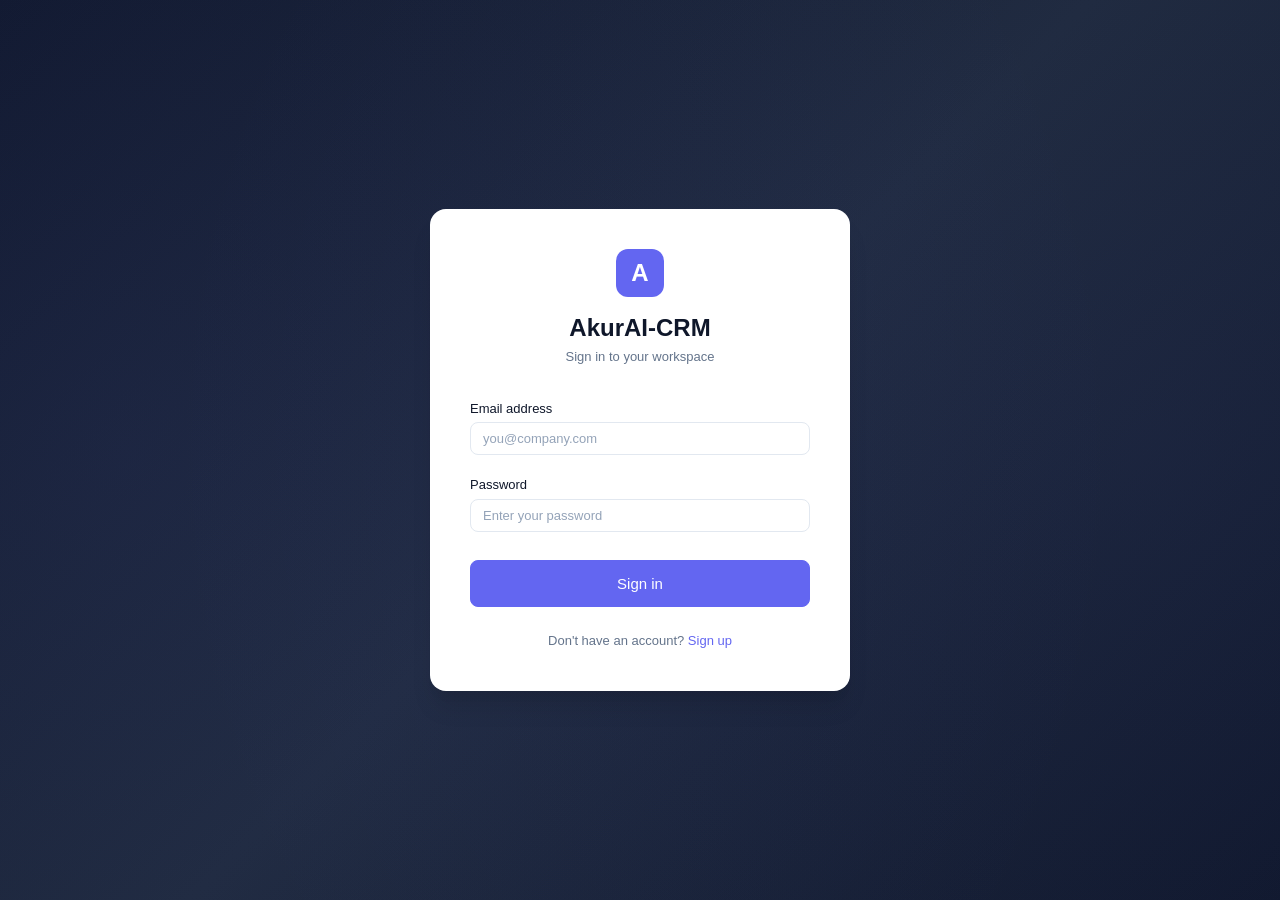
==== site/frontend/index.html @ d7881502 "feat: initial AkurAI-CRM implementation - Core data model: Person, Company, Opportunity, Task, Note " ====
<!DOCTYPE html>
<html lang="en">
<head>
  <meta charset="UTF-8">
  <meta name="viewport" content="width=device-width, initial-scale=1.0">
  <title>Sign in — AkurAI-CRM</title>
  <link rel="stylesheet" href="styles.css">
</head>
<body>
  <div class="login-page">
    <div class="login-card slide-up">
      <div class="login-brand">
        <div class="brand-icon">A</div>
        <h1>AkurAI-CRM</h1>
        <p>Sign in to your workspace</p>
      </div>

      <div class="login-error" id="login-error"></div>

      <form id="login-form" onsubmit="return false;">
        <div class="form-group">
          <label class="form-label" for="email">Email address</label>
          <input class="form-input" type="email" id="email" placeholder="you@company.com" required autocomplete="email">
        </div>
        <div class="form-group">
          <label class="form-label" for="password">Password</label>
          <input class="form-input" type="password" id="password" placeholder="Enter your password" required autocomplete="current-password">
        </div>
        <button class="btn btn-primary btn-lg" type="submit" style="width:100%;justify-content:center;margin-top:var(--space-2);" id="signin-btn">
          Sign in
        </button>
      </form>

      <div class="login-footer">
        Don't have an account? <a href="/signup.html">Sign up</a>
      </div>
    </div>
  </div>

  <div class="toast-container" id="toast-container"></div>

  <script type="module">
    import { showToast } from './app.js';

    document.getElementById('login-form').addEventListener('submit', async (e) => {
      e.preventDefault();
      const btn = document.getElementById('signin-btn');
      const email = document.getElementById('email').value;
      const password = document.getElementById('password').value;
      const errorEl = document.getElementById('login-error');

      btn.disabled = true;
      btn.textContent = 'Signing in...';

      errorEl.style.display = 'none';

      try {
        const res = await fetch('/api/auth/login', {
          method: 'POST',
          headers: { 'Content-Type': 'application/json' },
          body: JSON.stringify({ email, password }),
        });
        if (!res.ok) {
          const data = await res.json().catch(() => ({}));
          throw new Error(data.message || 'Invalid email or password');
        }
        window.location.href = '/dashboard.html';
      } catch (err) {
        errorEl.textContent = err.message;
        errorEl.style.display = 'block';
        showToast(err.message, 'error');
        btn.disabled = false;
        btn.textContent = 'Sign in';
      }
    });
  </script>
</body>
</html>
---- site/frontend/styles.css ----
/* ============================================================
   AkurAI-CRM Design System — Native ESM, No Build
   ============================================================ */

/* ----- Design Tokens ----- */
:root {
  --color-sidebar-bg: #0f172a;
  --color-sidebar-hover: #1e293b;
  --color-sidebar-active: #312e81;
  --color-sidebar-text: #94a3b8;
  --color-sidebar-text-active: #f1f5f9;
  --color-sidebar-brand: #818cf8;

  --color-bg: #f8fafc;
  --color-surface: #ffffff;
  --color-surface-hover: #f1f5f9;
  --color-border: #e2e8f0;
  --color-border-light: #f1f5f9;

  --color-primary: #6366f1;
  --color-primary-hover: #4f46e5;
  --color-primary-light: #eef2ff;
  --color-primary-subtle: rgba(99, 102, 241, 0.08);

  --color-success: #22c55e;
  --color-success-light: #dcfce7;
  --color-warning: #f59e0b;
  --color-warning-light: #fef3c7;
  --color-danger: #ef4444;
  --color-danger-light: #fee2e2;
  --color-info: #3b82f6;
  --color-info-light: #dbeafe;

  --color-text: #0f172a;
  --color-text-secondary: #64748b;
  --color-text-tertiary: #94a3b8;
  --color-text-inverse: #ffffff;

  --font-sans: -apple-system, BlinkMacSystemFont, 'Segoe UI', 'Inter', Roboto, Oxygen, Ubuntu, Cantarell, sans-serif;
  --font-mono: 'SF Mono', 'Fira Code', 'JetBrains Mono', Menlo, monospace;

  --text-xs: 0.75rem;
  --text-sm: 0.813rem;
  --text-base: 0.938rem;
  --text-lg: 1.125rem;
  --text-xl: 1.25rem;
  --text-2xl: 1.5rem;
  --text-3xl: 1.875rem;

  --leading-tight: 1.25;
  --leading-normal: 1.5;
  --leading-relaxed: 1.625;

  --weight-normal: 400;
  --weight-medium: 500;
  --weight-semibold: 600;
  --weight-bold: 700;

  --space-1: 0.25rem;
  --space-2: 0.5rem;
  --space-3: 0.75rem;
  --space-4: 1rem;
  --space-5: 1.25rem;
  --space-6: 1.5rem;
  --space-8: 2rem;
  --space-10: 2.5rem;
  --space-12: 3rem;
  --space-16: 4rem;

  --radius-sm: 6px;
  --radius-md: 8px;
  --radius-lg: 12px;
  --radius-xl: 16px;
  --radius-full: 9999px;

  --shadow-xs: 0 1px 2px rgba(0, 0, 0, 0.03);
  --shadow-sm: 0 1px 3px rgba(0, 0, 0, 0.06), 0 1px 2px rgba(0, 0, 0, 0.04);
  --shadow-md: 0 4px 6px -1px rgba(0, 0, 0, 0.07), 0 2px 4px -1px rgba(0, 0, 0, 0.04);
  --shadow-lg: 0 10px 15px -3px rgba(0, 0, 0, 0.08), 0 4px 6px -2px rgba(0, 0, 0, 0.04);
  --shadow-xl: 0 20px 25px -5px rgba(0, 0, 0, 0.1), 0 10px 10px -5px rgba(0, 0, 0, 0.04);

  --sidebar-width: 260px;
  --topbar-height: 64px;
  --transition-fast: 150ms ease;
  --transition-base: 200ms ease;
  --transition-slow: 300ms ease;
}

/* ----- Reset & Base ----- */
*, *::before, *::after { box-sizing: border-box; margin: 0; padding: 0; }
html { font-size: 16px; -webkit-font-smoothing: antialiased; -moz-osx-font-smoothing: grayscale; }
body { font-family: var(--font-sans); font-size: var(--text-base); line-height: var(--leading-normal); color: var(--color-text); background: var(--color-bg); }
a { color: var(--color-primary); text-decoration: none; transition: color var(--transition-fast); }
a:hover { color: var(--color-primary-hover); }
img { max-width: 100%; height: auto; display: block; }
button { font-family: inherit; cursor: pointer; }
input, textarea, select { font-family: inherit; }
ul, ol { list-style: none; }
h1, h2, h3, h4, h5, h6 { font-weight: var(--weight-semibold); line-height: var(--leading-tight); color: var(--color-text); }

/* ----- Layout Shell ----- */
.app-shell { display: flex; min-height: 100vh; }
.main-area { flex: 1; display: flex; flex-direction: column; min-width: 0; margin-left: var(--sidebar-width); }
.main-content { flex: 1; padding: var(--space-8); overflow-y: auto; }

/* ----- Sidebar ----- */
.sidebar { position: fixed; top: 0; left: 0; width: var(--sidebar-width); height: 100vh; background: var(--color-sidebar-bg); display: flex; flex-direction: column; z-index: 50; overflow-y: auto; }
.sidebar-brand { display: flex; align-items: center; gap: var(--space-3); padding: var(--space-6); border-bottom: 1px solid rgba(255,255,255,0.06); }
.sidebar-brand-icon { width: 32px; height: 32px; background: var(--color-primary); border-radius: var(--radius-md); display: flex; align-items: center; justify-content: center; color: #fff; font-weight: var(--weight-bold); font-size: var(--text-lg); flex-shrink: 0; }
.sidebar-brand-text { font-size: var(--text-lg); font-weight: var(--weight-bold); color: var(--color-sidebar-text-active); letter-spacing: -0.02em; }
.sidebar-brand-text span { color: var(--color-sidebar-brand); }

.sidebar-nav { flex: 1; padding: var(--space-3) var(--space-3); display: flex; flex-direction: column; gap: var(--space-1); }
.sidebar-section { padding: var(--space-4) var(--space-4) var(--space-2); font-size: var(--text-xs); font-weight: var(--weight-semibold); text-transform: uppercase; letter-spacing: 0.08em; color: var(--color-sidebar-text); opacity: 0.6; }

.nav-link { display: flex; align-items: center; gap: var(--space-3); padding: var(--space-2) var(--space-4); border-radius: var(--radius-md); color: var(--color-sidebar-text); font-size: var(--text-sm); font-weight: var(--weight-medium); transition: all var(--transition-fast); text-decoration: none; }
.nav-link:hover { background: var(--color-sidebar-hover); color: var(--color-sidebar-text-active); }
.nav-link.active { background: var(--color-sidebar-active); color: var(--color-sidebar-text-active); }
.nav-link svg { width: 20px; height: 20px; flex-shrink: 0; opacity: 0.7; }
.nav-link.active svg { opacity: 1; }
.nav-link .badge { margin-left: auto; }

.sidebar-footer { padding: var(--space-4); border-top: 1px solid rgba(255,255,255,0.06); }

/* ----- Top Bar / Header ----- */
.topbar { height: var(--topbar-height); display: flex; align-items: center; padding: 0 var(--space-8); border-bottom: 1px solid var(--color-border); background: var(--color-surface); gap: var(--space-4); flex-shrink: 0; }
.topbar-title { font-size: var(--text-xl); font-weight: var(--weight-semibold); color: var(--color-text); }
.topbar-spacer { flex: 1; }

.search-bar { position: relative; width: 320px; }
.search-bar svg { position: absolute; left: var(--space-3); top: 50%; transform: translateY(-50%); width: 18px; height: 18px; color: var(--color-text-tertiary); pointer-events: none; }
.search-bar input { width: 100%; padding: var(--space-2) var(--space-4) var(--space-2) var(--space-10); border: 1px solid var(--color-border); border-radius: var(--radius-md); font-size: var(--text-sm); color: var(--color-text); background: var(--color-bg); transition: all var(--transition-fast); outline: none; }
.search-bar input:focus { border-color: var(--color-primary); background: var(--color-surface); box-shadow: 0 0 0 3px var(--color-primary-subtle); }
.search-bar input::placeholder { color: var(--color-text-tertiary); }

.topbar-actions { display: flex; align-items: center; gap: var(--space-3); }

.icon-btn { width: 36px; height: 36px; border-radius: var(--radius-md); border: none; background: transparent; color: var(--color-text-secondary); display: flex; align-items: center; justify-content: center; transition: all var(--transition-fast); position: relative; }
.icon-btn:hover { background: var(--color-surface-hover); color: var(--color-text); }
.icon-btn svg { width: 20px; height: 20px; }
.icon-btn .dot { position: absolute; top: 6px; right: 6px; width: 8px; height: 8px; background: var(--color-danger); border-radius: 50%; border: 2px solid var(--color-surface); }

.avatar { width: 32px; height: 32px; border-radius: var(--radius-full); background: var(--color-primary); color: #fff; display: flex; align-items: center; justify-content: center; font-size: var(--text-xs); font-weight: var(--weight-bold); flex-shrink: 0; }
.avatar-sm { width: 28px; height: 28px; font-size: 10px; }
.avatar-lg { width: 48px; height: 48px; font-size: var(--text-lg); }
.avatar-initials { text-transform: uppercase; letter-spacing: 0.02em; }

/* ----- Cards ----- */
.card { background: var(--color-surface); border: 1px solid var(--color-border); border-radius: var(--radius-lg); padding: var(--space-6); box-shadow: var(--shadow-sm); transition: box-shadow var(--transition-base), border-color var(--transition-base); }
.card:hover { box-shadow: var(--shadow-md); }
.card-header { display: flex; align-items: center; justify-content: space-between; margin-bottom: var(--space-4); }
.card-title { font-size: var(--text-base); font-weight: var(--weight-semibold); color: var(--color-text); }
.card-body { }
.card-footer { margin-top: var(--space-4); padding-top: var(--space-4); border-top: 1px solid var(--color-border); }

/* Stat Cards */
.stats-grid { display: grid; grid-template-columns: repeat(4, 1fr); gap: var(--space-6); margin-bottom: var(--space-8); }
.stat-card { background: var(--color-surface); border: 1px solid var(--color-border); border-radius: var(--radius-lg); padding: var(--space-6); box-shadow: var(--shadow-sm); }
.stat-card .stat-label { font-size: var(--text-sm); color: var(--color-text-secondary); margin-bottom: var(--space-1); }
.stat-card .stat-value { font-size: var(--text-2xl); font-weight: var(--weight-bold); color: var(--color-text); line-height: 1.2; }
.stat-card .stat-change { font-size: var(--text-xs); color: var(--color-success); margin-top: var(--space-1); }
.stat-card .stat-icon { width: 40px; height: 40px; border-radius: var(--radius-md); display: flex; align-items: center; justify-content: center; margin-bottom: var(--space-3); }
.stat-card .stat-icon svg { width: 20px; height: 20px; }
.stat-card .stat-icon.indigo { background: var(--color-primary-light); color: var(--color-primary); }
.stat-card .stat-icon.green { background: var(--color-success-light); color: var(--color-success); }
.stat-card .stat-icon.amber { background: var(--color-warning-light); color: var(--color-warning); }
.stat-card .stat-icon.blue { background: var(--color-info-light); color: var(--color-info); }

/* ----- Buttons ----- */
.btn { display: inline-flex; align-items: center; gap: var(--space-2); padding: var(--space-2) var(--space-5); border-radius: var(--radius-md); font-size: var(--text-sm); font-weight: var(--weight-medium); border: 1px solid transparent; transition: all var(--transition-fast); white-space: nowrap; line-height: 1.4; }
.btn svg { width: 16px; height: 16px; }
.btn-primary { background: var(--color-primary); color: #fff; border-color: var(--color-primary); }
.btn-primary:hover { background: var(--color-primary-hover); border-color: var(--color-primary-hover); }
.btn-secondary { background: var(--color-surface); color: var(--color-text); border-color: var(--color-border); }
.btn-secondary:hover { background: var(--color-surface-hover); border-color: var(--color-text-tertiary); }
.btn-danger { background: var(--color-danger); color: #fff; border-color: var(--color-danger); }
.btn-danger:hover { background: #dc2626; border-color: #dc2626; }
.btn-ghost { background: transparent; color: var(--color-text-secondary); border-color: transparent; }
.btn-ghost:hover { background: var(--color-surface-hover); color: var(--color-text); }
.btn-sm { padding: var(--space-1) var(--space-3); font-size: var(--text-xs); }
.btn-lg { padding: var(--space-3) var(--space-6); font-size: var(--text-base); }
.btn-icon { width: 36px; height: 36px; padding: 0; justify-content: center; }
.btn-group { display: flex; gap: var(--space-2); }

/* ----- Forms ----- */
.form-group { margin-bottom: var(--space-5); }
.form-label { display: block; font-size: var(--text-sm); font-weight: var(--weight-medium); color: var(--color-text); margin-bottom: var(--space-1); }
.form-label .optional { color: var(--color-text-tertiary); font-weight: var(--weight-normal); }
.form-input, .form-select, .form-textarea { width: 100%; padding: var(--space-2) var(--space-3); border: 1px solid var(--color-border); border-radius: var(--radius-md); font-size: var(--text-sm); color: var(--color-text); background: var(--color-surface); transition: all var(--transition-fast); outline: none; }
.form-input:focus, .form-select:focus, .form-textarea:focus { border-color: var(--color-primary); box-shadow: 0 0 0 3px var(--color-primary-subtle); }
.form-input::placeholder, .form-textarea::placeholder { color: var(--color-text-tertiary); }
.form-textarea { resize: vertical; min-height: 80px; }
.form-select { appearance: none; background-image: url("data:image/svg+xml,%3Csvg xmlns='http://www.w3.org/2000/svg' width='12' height='12' fill='%2394a3b8' viewBox='0 0 16 16'%3E%3Cpath d='M8 11L3 6h10z'/%3E%3C/svg%3E"); background-repeat: no-repeat; background-position: right 10px center; padding-right: 32px; }
.form-hint { font-size: var(--text-xs); color: var(--color-text-tertiary); margin-top: var(--space-1); }
.form-row { display: grid; grid-template-columns: 1fr 1fr; gap: var(--space-4); }
.form-actions { display: flex; gap: var(--space-3); justify-content: flex-end; margin-top: var(--space-6); padding-top: var(--space-4); border-top: 1px solid var(--color-border); }
.form-inline { display: flex; align-items: center; gap: var(--space-2); }
.form-checkbox { display: flex; align-items: center; gap: var(--space-2); cursor: pointer; font-size: var(--text-sm); }
.form-checkbox input[type="checkbox"] { width: 16px; height: 16px; accent-color: var(--color-primary); cursor: pointer; }

/* ----- Tables ----- */
.table-container { background: var(--color-surface); border: 1px solid var(--color-border); border-radius: var(--radius-lg); overflow: hidden; box-shadow: var(--shadow-sm); }
.table-toolbar { display: flex; align-items: center; justify-content: space-between; padding: var(--space-4) var(--space-6); border-bottom: 1px solid var(--color-border); gap: var(--space-4); }
.table-toolbar .search-bar { width: 240px; }
table { width: 100%; border-collapse: collapse; }
thead { background: var(--color-bg); }
thead th { padding: var(--space-3) var(--space-6); text-align: left; font-size: var(--text-xs); font-weight: var(--weight-semibold); text-transform: uppercase; letter-spacing: 0.06em; color: var(--color-text-secondary); border-bottom: 1px solid var(--color-border); white-space: nowrap; user-select: none; }
thead th.sortable { cursor: pointer; }
thead th.sortable:hover { color: var(--color-text); }
tbody tr { border-bottom: 1px solid var(--color-border-light); transition: background var(--transition-fast); }
tbody tr:last-child { border-bottom: none; }
tbody tr:hover { background: var(--color-surface-hover); }
tbody td { padding: var(--space-3) var(--space-6); font-size: var(--text-sm); color: var(--color-text); vertical-align: middle; }
tbody td a { color: var(--color-text); font-weight: var(--weight-medium); }
tbody td a:hover { color: var(--color-primary); }
table .cell-muted { color: var(--color-text-secondary); font-size: var(--text-xs); }

/* ----- Badges / Tags ----- */
.badge { display: inline-flex; align-items: center; padding: 2px 8px; border-radius: var(--radius-full); font-size: var(--text-xs); font-weight: var(--weight-medium); line-height: 1.5; white-space: nowrap; }
.badge-slate { background: #f1f5f9; color: #475569; }
.badge-blue { background: var(--color-info-light); color: #1d4ed8; }
.badge-indigo { background: var(--color-primary-light); color: var(--color-primary); }
.badge-violet { background: #ede9fe; color: #7c3aed; }
.badge-amber { background: var(--color-warning-light); color: #b45309; }
.badge-green { background: var(--color-success-light); color: #16a34a; }
.badge-red { background: var(--color-danger-light); color: #dc2626; }
.badge-gray { background: #f1f5f9; color: #64748b; }

/* ----- Kanban Board ----- */
.kanban-board { display: grid; grid-template-columns: repeat(7, 1fr); gap: var(--space-4); min-height: 500px; overflow-x: auto; padding-bottom: var(--space-4); }
.kanban-column { background: var(--color-bg); border: 1px solid var(--color-border); border-radius: var(--radius-lg); min-width: 200px; display: flex; flex-direction: column; }
.kanban-header { padding: var(--space-3) var(--space-4); font-size: var(--text-xs); font-weight: var(--weight-semibold); text-transform: uppercase; letter-spacing: 0.06em; border-bottom: 1px solid var(--color-border); display: flex; align-items: center; justify-content: space-between; }
.kanban-header .count { font-size: var(--text-xs); color: var(--color-text-tertiary); font-weight: var(--weight-normal); }
.kanban-cards { padding: var(--space-3); display: flex; flex-direction: column; gap: var(--space-3); flex: 1; }
.kanban-card { background: var(--color-surface); border: 1px solid var(--color-border); border-left: 3px solid var(--color-text-tertiary); border-radius: var(--radius-md); padding: var(--space-4); cursor: grab; transition: all var(--transition-fast); box-shadow: var(--shadow-xs); }
.kanban-card:hover { box-shadow: var(--shadow-md); border-color: var(--color-border); transform: translateY(-1px); }
.kanban-card:active { cursor: grabbing; }
.kanban-card .card-title { font-size: var(--text-sm); font-weight: var(--weight-medium); margin-bottom: var(--space-1); }
.kanban-card .card-subtitle { font-size: var(--text-xs); color: var(--color-text-secondary); }
.kanban-card .card-footer { display: flex; align-items: center; justify-content: space-between; margin-top: var(--space-3); padding-top: var(--space-2); border-top: 1px solid var(--color-border-light); }
.kanban-card .card-amount { font-size: var(--text-sm); font-weight: var(--weight-semibold); }
.kanban-dropzone { min-height: 60px; border: 2px dashed var(--color-border); border-radius: var(--radius-md); margin: var(--space-2); display: flex; align-items: center; justify-content: center; font-size: var(--text-xs); color: var(--color-text-tertiary); }

/* Column stage colors */
.kanban-column.new .kanban-card { border-left-color: #94a3b8; }
.kanban-column.screening .kanban-card { border-left-color: #60a5fa; }
.kanban-column.meeting .kanban-card { border-left-color: #818cf8; }
.kanban-column.proposal .kanban-card { border-left-color: #a78bfa; }
.kanban-column.negotiation .kanban-card { border-left-color: #f59e0b; }
.kanban-column.won .kanban-card { border-left-color: #22c55e; }
.kanban-column.lost .kanban-card { border-left-color: #ef4444; }

/* ----- Pipeline visualization ----- */
.pipeline-chart { display: flex; align-items: flex-end; gap: var(--space-3); height: 200px; padding: var(--space-4) 0; }
.pipeline-bar { flex: 1; display: flex; flex-direction: column; align-items: center; gap: var(--space-2); }
.pipeline-bar .bar { width: 100%; max-width: 60px; border-radius: var(--radius-sm) var(--radius-sm) 0 0; transition: height var(--transition-slow); min-height: 4px; }
.pipeline-bar .bar-label { font-size: var(--text-xs); color: var(--color-text-secondary); white-space: nowrap; }
.pipeline-bar .bar-value { font-size: var(--text-xs); font-weight: var(--weight-semibold); }

/* ----- Activity Feed / Timeline ----- */
.feed { display: flex; flex-direction: column; gap: 0; }
.feed-item { display: flex; gap: var(--space-4); padding: var(--space-4) 0; border-bottom: 1px solid var(--color-border-light); }
.feed-item:last-child { border-bottom: none; }
.feed-icon { width: 32px; height: 32px; border-radius: var(--radius-full); background: var(--color-bg); display: flex; align-items: center; justify-content: center; flex-shrink: 0; color: var(--color-text-secondary); }
.feed-icon svg { width: 16px; height: 16px; }
.feed-content { flex: 1; min-width: 0; }
.feed-content .feed-text { font-size: var(--text-sm); color: var(--color-text); }
.feed-content .feed-text strong { font-weight: var(--weight-semibold); }
.feed-content .feed-meta { font-size: var(--text-xs); color: var(--color-text-tertiary); margin-top: 2px; }
.feed-content .feed-preview { font-size: var(--text-xs); color: var(--color-text-secondary); margin-top: var(--space-1); }
.feed-dot { width: 8px; height: 8px; border-radius: 50%; margin-top: 6px; flex-shrink: 0; }
.feed-line { width: 2px; background: var(--color-border); margin: 0 auto; flex: 1; }

/* Timeline (vertical) */
.timeline { position: relative; padding-left: var(--space-8); }
.timeline::before { content: ''; position: absolute; left: 15px; top: 4px; bottom: 4px; width: 2px; background: var(--color-border); }
.timeline-item { position: relative; padding-bottom: var(--space-6); }
.timeline-item:last-child { padding-bottom: 0; }
.timeline-dot { position: absolute; left: calc(-1 * var(--space-8) + 8px); top: 4px; width: 16px; height: 16px; border-radius: 50%; background: var(--color-surface); border: 2px solid var(--color-border); z-index: 1; }
.timeline-dot.primary { border-color: var(--color-primary); background: var(--color-primary-light); }
.timeline-dot.success { border-color: var(--color-success); background: var(--color-success-light); }
.timeline-dot.warning { border-color: var(--color-warning); background: var(--color-warning-light); }
.timeline-dot.danger { border-color: var(--color-danger); background: var(--color-danger-light); }
.timeline-content { }
.timeline-title { font-size: var(--text-sm); font-weight: var(--weight-medium); }
.timeline-text { font-size: var(--text-sm); color: var(--color-text-secondary); margin-top: 2px; }
.timeline-meta { font-size: var(--text-xs); color: var(--color-text-tertiary); margin-top: 2px; }

/* ----- Tasks ----- */
.task-list { display: flex; flex-direction: column; }
.task-item { display: flex; align-items: center; gap: var(--space-3); padding: var(--space-3) var(--space-4); border-bottom: 1px solid var(--color-border-light); transition: background var(--transition-fast); }
.task-item:last-child { border-bottom: none; }
.task-item:hover { background: var(--color-surface-hover); }
.task-checkbox { width: 18px; height: 18px; accent-color: var(--color-primary); cursor: pointer; flex-shrink: 0; }
.task-title { flex: 1; font-size: var(--text-sm); color: var(--color-text); }
.task-item.done .task-title { text-decoration: line-through; color: var(--color-text-tertiary); }
.task-meta { display: flex; align-items: center; gap: var(--space-2); flex-shrink: 0; }
.task-due { font-size: var(--text-xs); color: var(--color-text-secondary); }
.task-entity { font-size: var(--text-xs); color: var(--color-primary); }
.task-filter-tabs { display: flex; gap: var(--space-1); padding: var(--space-3) var(--space-4); border-bottom: 1px solid var(--color-border); }
.task-filter-tab { padding: var(--space-1) var(--space-3); border-radius: var(--radius-sm); font-size: var(--text-xs); font-weight: var(--weight-medium); color: var(--color-text-secondary); cursor: pointer; border: none; background: transparent; transition: all var(--transition-fast); }
.task-filter-tab:hover { background: var(--color-surface-hover); color: var(--color-text); }
.task-filter-tab.active { background: var(--color-primary); color: #fff; }

/* ----- Notes Grid ----- */
.notes-grid { display: grid; grid-template-columns: repeat(auto-fill, minmax(300px, 1fr)); gap: var(--space-4); }
.note-card { background: var(--color-surface); border: 1px solid var(--color-border); border-radius: var(--radius-lg); padding: var(--space-5); cursor: pointer; transition: all var(--transition-fast); box-shadow: var(--shadow-sm); }
.note-card:hover { box-shadow: var(--shadow-md); transform: translateY(-2px); border-color: var(--color-primary-light); }
.note-card .note-date { font-size: var(--text-xs); color: var(--color-text-tertiary); margin-bottom: var(--space-2); }
.note-card .note-title { font-size: var(--text-base); font-weight: var(--weight-semibold); margin-bottom: var(--space-2); color: var(--color-text); }
.note-card .note-preview { font-size: var(--text-sm); color: var(--color-text-secondary); line-height: var(--leading-relaxed); display: -webkit-box; -webkit-line-clamp: 3; -webkit-box-orient: vertical; overflow: hidden; }
.note-card .note-tags { display: flex; gap: var(--space-2); margin-top: var(--space-3); flex-wrap: wrap; }

/* ----- Detail Panel / Slide Over ----- */
.detail-panel { background: var(--color-surface); border: 1px solid var(--color-border); border-radius: var(--radius-lg); box-shadow: var(--shadow-lg); }
.detail-header { display: flex; align-items: flex-start; gap: var(--space-5); padding: var(--space-8); border-bottom: 1px solid var(--color-border); }
.detail-avatar { width: 64px; height: 64px; border-radius: var(--radius-xl); background: var(--color-primary-light); color: var(--color-primary); display: flex; align-items: center; justify-content: center; font-size: var(--text-2xl); font-weight: var(--weight-bold); flex-shrink: 0; }
.detail-info { flex: 1; }
.detail-info h1 { font-size: var(--text-2xl); font-weight: var(--weight-bold); margin-bottom: var(--space-1); }
.detail-info .detail-subtitle { font-size: var(--text-sm); color: var(--color-text-secondary); }
.detail-info .detail-subtitle a { color: var(--color-primary); }

.detail-actions { display: flex; gap: var(--space-2); }

.detail-tabs { display: flex; gap: 0; border-bottom: 1px solid var(--color-border); padding: 0 var(--space-8); }
.detail-tab { padding: var(--space-3) var(--space-5); font-size: var(--text-sm); font-weight: var(--weight-medium); color: var(--color-text-secondary); border-bottom: 2px solid transparent; cursor: pointer; transition: all var(--transition-fast); background: transparent; border-top: none; border-left: none; border-right: none; }
.detail-tab:hover { color: var(--color-text); }
.detail-tab.active { color: var(--color-primary); border-bottom-color: var(--color-primary); }

.detail-body { padding: var(--space-8); }

.info-grid { display: grid; grid-template-columns: 1fr 1fr; gap: var(--space-6); }
.info-field { }
.info-field .info-label { font-size: var(--text-xs); font-weight: var(--weight-semibold); text-transform: uppercase; letter-spacing: 0.06em; color: var(--color-text-tertiary); margin-bottom: var(--space-1); }
.info-field .info-value { font-size: var(--text-sm); color: var(--color-text); }
.info-card { background: var(--color-bg); border: 1px solid var(--color-border); border-radius: var(--radius-md); padding: var(--space-5); margin-bottom: var(--space-4); }
.info-card h3 { font-size: var(--text-sm); font-weight: var(--weight-semibold); margin-bottom: var(--space-3); color: var(--color-text); }

/* Stage Progression */
.stage-progress { display: flex; align-items: center; gap: 0; padding: var(--space-4) 0; }
.stage-step { display: flex; flex-direction: column; align-items: center; gap: var(--space-1); flex: 1; position: relative; }
.stage-step .stage-circle { width: 28px; height: 28px; border-radius: 50%; display: flex; align-items: center; justify-content: center; font-size: 11px; font-weight: var(--weight-bold); border: 2px solid var(--color-border); background: var(--color-surface); color: var(--color-text-tertiary); z-index: 1; transition: all var(--transition-fast); }
.stage-step .stage-label { font-size: 10px; color: var(--color-text-tertiary); white-space: nowrap; text-align: center; }
.stage-step.completed .stage-circle { background: var(--color-success); border-color: var(--color-success); color: #fff; }
.stage-step.completed .stage-label { color: var(--color-success); }
.stage-step.active .stage-circle { background: var(--color-primary); border-color: var(--color-primary); color: #fff; box-shadow: 0 0 0 4px var(--color-primary-subtle); }
.stage-step.active .stage-label { color: var(--color-primary); font-weight: var(--weight-medium); }
.stage-connector { flex: 1; height: 2px; background: var(--color-border); margin: 0 -1px; }
.stage-connector.completed { background: var(--color-success); }

/* ----- Modal / Dialog ----- */
.modal-overlay { position: fixed; inset: 0; background: rgba(0, 0, 0, 0.5); backdrop-filter: blur(4px); display: flex; align-items: center; justify-content: center; z-index: 100; opacity: 0; visibility: hidden; transition: all var(--transition-base); }
.modal-overlay.open { opacity: 1; visibility: visible; }
.modal { background: var(--color-surface); border-radius: var(--radius-xl); box-shadow: var(--shadow-xl); width: 100%; max-width: 520px; max-height: 80vh; overflow-y: auto; transform: scale(0.95) translateY(10px); transition: transform var(--transition-base); }
.modal-overlay.open .modal { transform: scale(1) translateY(0); }
.modal-header { display: flex; align-items: center; justify-content: space-between; padding: var(--space-5) var(--space-6); border-bottom: 1px solid var(--color-border); }
.modal-header h2 { font-size: var(--text-lg); font-weight: var(--weight-semibold); }
.modal-close { width: 32px; height: 32px; border-radius: var(--radius-md); border: none; background: transparent; color: var(--color-text-secondary); display: flex; align-items: center; justify-content: center; cursor: pointer; transition: all var(--transition-fast); }
.modal-close:hover { background: var(--color-surface-hover); color: var(--color-text); }
.modal-body { padding: var(--space-6); }
.modal-footer { display: flex; align-items: center; justify-content: flex-end; gap: var(--space-3); padding: var(--space-4) var(--space-6); border-top: 1px solid var(--color-border); }

/* ----- Toast / Notifications ----- */
.toast-container { position: fixed; top: var(--space-4); right: var(--space-4); z-index: 200; display: flex; flex-direction: column; gap: var(--space-3); }
.toast { display: flex; align-items: center; gap: var(--space-3); padding: var(--space-3) var(--space-5); background: var(--color-surface); border: 1px solid var(--color-border); border-radius: var(--radius-md); box-shadow: var(--shadow-lg); font-size: var(--text-sm); min-width: 300px; max-width: 420px; animation: toastIn var(--transition-base) ease forwards; }
.toast.toast-success { border-left: 3px solid var(--color-success); }
.toast.toast-error { border-left: 3px solid var(--color-danger); }
.toast.toast-warning { border-left: 3px solid var(--color-warning); }
.toast.toast-info { border-left: 3px solid var(--color-info); }
.toast .toast-icon { width: 20px; height: 20px; flex-shrink: 0; }
.toast .toast-message { flex: 1; }
.toast .toast-close { width: 20px; height: 20px; border: none; background: transparent; cursor: pointer; color: var(--color-text-tertiary); padding: 0; display: flex; align-items: center; justify-content: center; flex-shrink: 0; }
.toast .toast-close:hover { color: var(--color-text); }
@keyframes toastIn { from { opacity: 0; transform: translateX(20px); } to { opacity: 1; transform: translateX(0); } }
@keyframes toastOut { from { opacity: 1; transform: translateX(0); } to { opacity: 0; transform: translateX(20px); } }

/* ----- Empty State ----- */
.empty-state { text-align: center; padding: var(--space-12) var(--space-6); }
.empty-state-icon { width: 64px; height: 64px; margin: 0 auto var(--space-4); background: var(--color-bg); border-radius: var(--radius-full); display: flex; align-items: center; justify-content: center; color: var(--color-text-tertiary); }
.empty-state-icon svg { width: 28px; height: 28px; }
.empty-state h3 { font-size: var(--text-lg); margin-bottom: var(--space-2); color: var(--color-text); }
.empty-state p { font-size: var(--text-sm); color: var(--color-text-secondary); max-width: 360px; margin: 0 auto var(--space-6); }

/* ----- Pagination ----- */
.pagination { display: flex; align-items: center; justify-content: space-between; padding: var(--space-4) var(--space-6); border-top: 1px solid var(--color-border); }
.pagination-info { font-size: var(--text-xs); color: var(--color-text-tertiary); }
.pagination-buttons { display: flex; gap: var(--space-1); }
.pagination-btn { width: 32px; height: 32px; border-radius: var(--radius-md); border: 1px solid var(--color-border); background: var(--color-surface); color: var(--color-text-secondary); display: flex; align-items: center; justify-content: center; font-size: var(--text-xs); cursor: pointer; transition: all var(--transition-fast); }
.pagination-btn:hover { background: var(--color-surface-hover); border-color: var(--color-text-tertiary); }
.pagination-btn.active { background: var(--color-primary); border-color: var(--color-primary); color: #fff; }
.pagination-btn:disabled { opacity: 0.4; cursor: not-allowed; }

/* ----- Loading / Skeleton ----- */
.skeleton { background: linear-gradient(90deg, var(--color-border-light) 25%, var(--color-border) 50%, var(--color-border-light) 75%); background-size: 200% 100%; animation: shimmer 1.5s infinite; border-radius: var(--radius-sm); }
.skeleton-text { height: 14px; margin-bottom: var(--space-2); width: 100%; }
.skeleton-text.short { width: 60%; }
.skeleton-avatar { width: 40px; height: 40px; border-radius: var(--radius-full); }
.skeleton-card { height: 100px; border-radius: var(--radius-lg); }
@keyframes shimmer { 0% { background-position: -200% 0; } 100% { background-position: 200% 0; } }

.loading-spinner { width: 24px; height: 24px; border: 3px solid var(--color-border); border-top-color: var(--color-primary); border-radius: 50%; animation: spin 0.6s linear infinite; }
.loading-spinner-sm { width: 16px; height: 16px; border-width: 2px; }
@keyframes spin { to { transform: rotate(360deg); } }

/* ----- Settings Layout ----- */
.settings-layout { display: flex; gap: var(--space-8); max-width: 960px; }
.settings-nav { width: 200px; flex-shrink: 0; }
.settings-nav-item { display: block; padding: var(--space-2) var(--space-4); border-radius: var(--radius-md); font-size: var(--text-sm); color: var(--color-text-secondary); cursor: pointer; transition: all var(--transition-fast); border: none; background: none; width: 100%; text-align: left; }
.settings-nav-item:hover { background: var(--color-surface-hover); color: var(--color-text); }
.settings-nav-item.active { background: var(--color-primary-light); color: var(--color-primary); font-weight: var(--weight-medium); }
.settings-section { flex: 1; }
.settings-section-title { font-size: var(--text-lg); font-weight: var(--weight-semibold); margin-bottom: var(--space-1); }
.settings-section-desc { font-size: var(--text-sm); color: var(--color-text-secondary); margin-bottom: var(--space-6); }
.settings-card { background: var(--color-surface); border: 1px solid var(--color-border); border-radius: var(--radius-lg); padding: var(--space-6); margin-bottom: var(--space-6); }

/* ----- Transitions ----- */
.fade-in { animation: fadeIn var(--transition-base) ease forwards; }
@keyframes fadeIn { from { opacity: 0; } to { opacity: 1; } }
.slide-up { animation: slideUp var(--transition-base) ease forwards; }
@keyframes slideUp { from { opacity: 0; transform: translateY(12px); } to { opacity: 1; transform: translateY(0); } }

/* ----- Login Page ----- */
.login-page { min-height: 100vh; display: flex; align-items: center; justify-content: center; background: linear-gradient(135deg, #0f172a 0%, #1e293b 50%, #0f172a 100%); position: relative; overflow: hidden; }
.login-page::before { content: ''; position: absolute; top: -50%; left: -50%; width: 200%; height: 200%; background: radial-gradient(circle at 30% 50%, rgba(99,102,241,0.08) 0%, transparent 50%), radial-gradient(circle at 70% 50%, rgba(99,102,241,0.06) 0%, transparent 50%); pointer-events: none; }
.login-card { position: relative; background: var(--color-surface); border-radius: var(--radius-xl); padding: var(--space-10); width: 100%; max-width: 420px; box-shadow: var(--shadow-xl); }
.login-brand { text-align: center; margin-bottom: var(--space-8); }
.login-brand .brand-icon { width: 48px; height: 48px; background: var(--color-primary); border-radius: var(--radius-lg); display: flex; align-items: center; justify-content: center; margin: 0 auto var(--space-4); color: #fff; font-size: var(--text-2xl); font-weight: var(--weight-bold); }
.login-brand h1 { font-size: var(--text-2xl); font-weight: var(--weight-bold); color: var(--color-text); }
.login-brand p { font-size: var(--text-sm); color: var(--color-text-secondary); margin-top: var(--space-1); }
.login-error { background: var(--color-danger-light); color: #dc2626; padding: var(--space-3) var(--space-4); border-radius: var(--radius-md); font-size: var(--text-sm); margin-bottom: var(--space-4); display: none; }
.login-footer { text-align: center; margin-top: var(--space-6); font-size: var(--text-sm); color: var(--color-text-secondary); }
.login-footer a { color: var(--color-primary); font-weight: var(--weight-medium); }

/* ----- Page Header ----- */
.page-header { display: flex; align-items: center; justify-content: space-between; margin-bottom: var(--space-6); }
.page-header h1 { font-size: var(--text-2xl); font-weight: var(--weight-bold); }
.page-header-actions { display: flex; gap: var(--space-3); }

/* ----- Two-column layout ----- */
.two-col { display: grid; grid-template-columns: 1fr 380px; gap: var(--space-8); }
.two-col-main { min-width: 0; }
.two-col-side { min-width: 0; }

/* ----- People list inline avatar ----- */
.person-cell { display: flex; align-items: center; gap: var(--space-3); }
.person-cell .avatar { width: 28px; height: 28px; font-size: 10px; }

/* ----- Responsive ----- */
@media (max-width: 1200px) {
  .stats-grid { grid-template-columns: repeat(2, 1fr); }
  .kanban-board { grid-template-columns: repeat(4, 1fr); }
  .info-grid { grid-template-columns: 1fr; }
}
@media (max-width: 768px) {
  .sidebar { transform: translateX(-100%); }
  .sidebar.open { transform: translateX(0); }
  .main-area { margin-left: 0; }
  .main-content { padding: var(--space-4); }
  .topbar { padding: 0 var(--space-4); }
  .stats-grid { grid-template-columns: 1fr 1fr; }
  .two-col { grid-template-columns: 1fr; }
  .search-bar { width: 200px; }
  .kanban-board { grid-template-columns: repeat(2, 1fr); }
  .settings-layout { flex-direction: column; }
  .settings-nav { width: 100%; display: flex; gap: var(--space-1); overflow-x: auto; }
  .form-row { grid-template-columns: 1fr; }
  .notes-grid { grid-template-columns: 1fr; }
  .detail-tabs { overflow-x: auto; }
  .login-card { margin: var(--space-4); padding: var(--space-6); }
}
@media (max-width: 480px) {
  .stats-grid { grid-template-columns: 1fr; }
  .kanban-board { grid-template-columns: 1fr; }
}
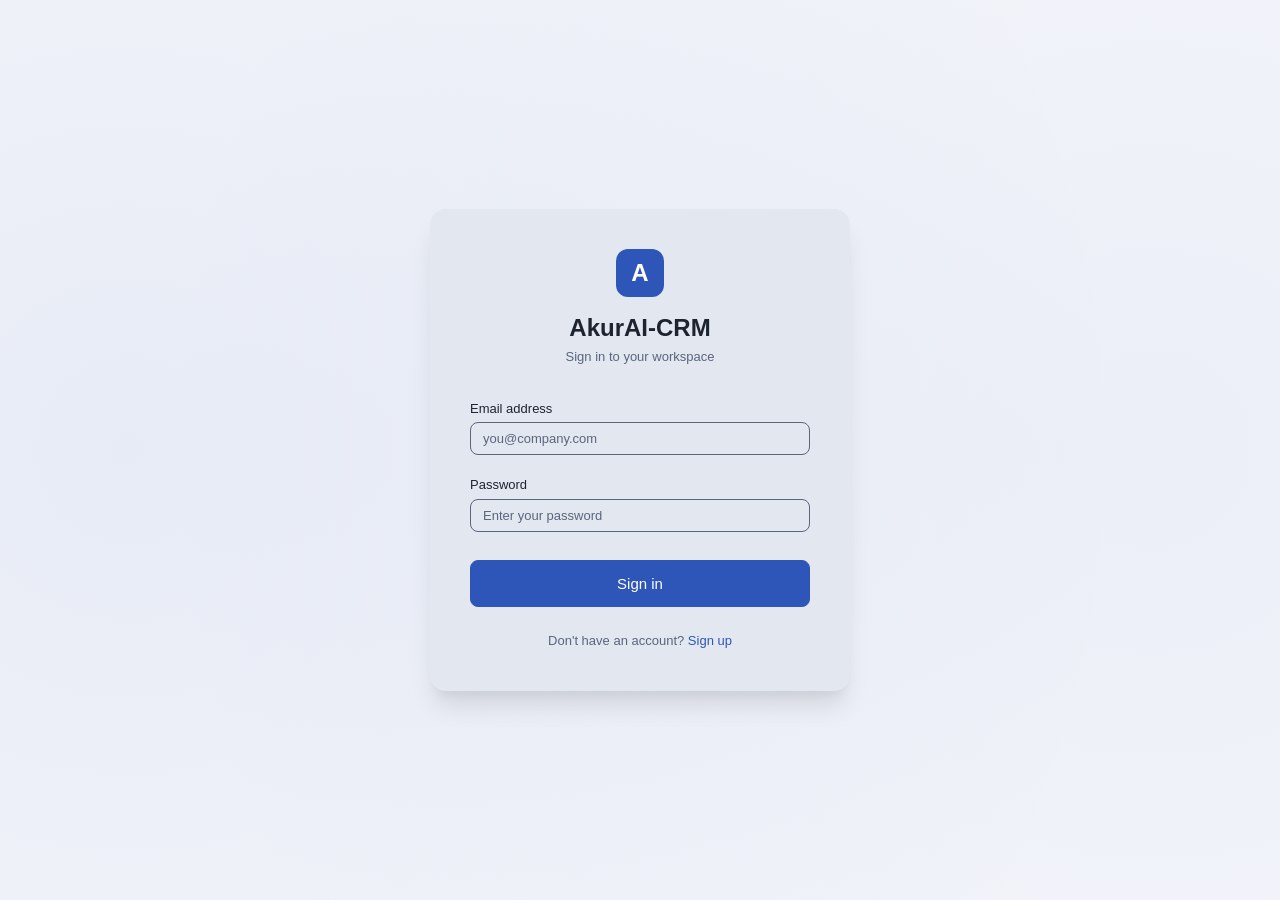
==== commit f21a8121: "release: v0.1.1" ====
--- a/site/frontend/index.html
+++ b/site/frontend/index.html
@@ -5,6 +5,9 @@
   <meta name="viewport" content="width=device-width, initial-scale=1.0">
   <title>Sign in — AkurAI-CRM</title>
   <link rel="stylesheet" href="styles.css">
+  <link rel="stylesheet" href="themes.css">
+  <script>(function(){try{var t=localStorage.getItem("akurai-theme");if(!t)t=matchMedia("(prefers-color-scheme: light)").matches?"akurai-light":"akurai";document.documentElement.setAttribute("data-theme",t);}catch(e){}})()</script>
+  <script type="module" src="theme.js"></script>
 </head>
 <body>
   <div class="login-page">
@@ -32,7 +35,7 @@
       </form>
 
       <div class="login-footer">
-        Don't have an account? <a href="/signup.html">Sign up</a>
+        Don't have an account? <a href="#">Sign up</a>
       </div>
     </div>
   </div>
--- a/site/frontend/styles.css
+++ b/site/frontend/styles.css
@@ -3,37 +3,44 @@
    ============================================================ */
 
 /* ----- Design Tokens ----- */
+/* Color tokens aliased to AkurAI-Framework semantic tokens (themes.css).
+   Non-color tokens (spacing, type, layout) are independent and unchanged. */
 :root {
-  --color-sidebar-bg: #0f172a;
-  --color-sidebar-hover: #1e293b;
-  --color-sidebar-active: #312e81;
-  --color-sidebar-text: #94a3b8;
-  --color-sidebar-text-active: #f1f5f9;
-  --color-sidebar-brand: #818cf8;
-
-  --color-bg: #f8fafc;
-  --color-surface: #ffffff;
-  --color-surface-hover: #f1f5f9;
-  --color-border: #e2e8f0;
-  --color-border-light: #f1f5f9;
-
-  --color-primary: #6366f1;
-  --color-primary-hover: #4f46e5;
-  --color-primary-light: #eef2ff;
-  --color-primary-subtle: rgba(99, 102, 241, 0.08);
-
-  --color-success: #22c55e;
-  --color-success-light: #dcfce7;
-  --color-warning: #f59e0b;
-  --color-warning-light: #fef3c7;
-  --color-danger: #ef4444;
-  --color-danger-light: #fee2e2;
-  --color-info: #3b82f6;
-  --color-info-light: #dbeafe;
-
-  --color-text: #0f172a;
-  --color-text-secondary: #64748b;
-  --color-text-tertiary: #94a3b8;
+  /* Sidebar — uses deepest bg layer so it recedes behind content */
+  --color-sidebar-bg: var(--bg);
+  --color-sidebar-hover: var(--panel);
+  --color-sidebar-active: var(--panel-2);
+  --color-sidebar-text: var(--muted);
+  --color-sidebar-text-active: var(--fg);
+  --color-sidebar-brand: var(--accent);
+
+  /* Page / surface */
+  --color-bg: var(--bg-2);
+  --color-surface: var(--panel);
+  --color-surface-hover: var(--panel-2);
+  --color-border: var(--border-2);
+  --color-border-light: var(--border);
+
+  /* Accent / primary */
+  --color-primary: var(--accent);
+  --color-primary-hover: var(--accent-2);
+  --color-primary-light: color-mix(in srgb, var(--accent) 14%, var(--panel));
+  --color-primary-subtle: color-mix(in srgb, var(--accent) 8%, transparent);
+
+  /* Status */
+  --color-success: var(--ok);
+  --color-success-light: color-mix(in srgb, var(--ok) 14%, var(--panel));
+  --color-warning: var(--warn);
+  --color-warning-light: color-mix(in srgb, var(--warn) 14%, var(--panel));
+  --color-danger: var(--danger);
+  --color-danger-light: color-mix(in srgb, var(--danger) 14%, var(--panel));
+  --color-info: var(--info);
+  --color-info-light: color-mix(in srgb, var(--info) 14%, var(--panel));
+
+  /* Text */
+  --color-text: var(--fg);
+  --color-text-secondary: var(--muted);
+  --color-text-tertiary: var(--muted);
   --color-text-inverse: #ffffff;
 
   --font-sans: -apple-system, BlinkMacSystemFont, 'Segoe UI', 'Inter', Roboto, Oxygen, Ubuntu, Cantarell, sans-serif;
@@ -217,14 +224,15 @@
 
 /* ----- Badges / Tags ----- */
 .badge { display: inline-flex; align-items: center; padding: 2px 8px; border-radius: var(--radius-full); font-size: var(--text-xs); font-weight: var(--weight-medium); line-height: 1.5; white-space: nowrap; }
-.badge-slate { background: #f1f5f9; color: #475569; }
-.badge-blue { background: var(--color-info-light); color: #1d4ed8; }
-.badge-indigo { background: var(--color-primary-light); color: var(--color-primary); }
-.badge-violet { background: #ede9fe; color: #7c3aed; }
-.badge-amber { background: var(--color-warning-light); color: #b45309; }
-.badge-green { background: var(--color-success-light); color: #16a34a; }
-.badge-red { background: var(--color-danger-light); color: #dc2626; }
-.badge-gray { background: #f1f5f9; color: #64748b; }
+.badge-slate { background: var(--panel-2); color: var(--muted); }
+.badge-blue { background: var(--color-info-light); color: var(--info); }
+.badge-indigo { background: var(--color-primary-light); color: var(--accent); }
+.badge-violet { background: color-mix(in srgb, var(--accent-2) 14%, var(--panel)); color: var(--accent-2); }
+.badge-amber { background: var(--color-warning-light); color: var(--warn); }
+.badge-green { background: var(--color-success-light); color: var(--ok); }
+.badge-red { background: var(--color-danger-light); color: var(--danger); }
+.badge-gray { background: var(--panel-2); color: var(--muted); }
+.badge-new { background: var(--panel-2); color: var(--muted); }
 
 /* ----- Kanban Board ----- */
 .kanban-board { display: grid; grid-template-columns: repeat(7, 1fr); gap: var(--space-4); min-height: 500px; overflow-x: auto; padding-bottom: var(--space-4); }
@@ -242,13 +250,13 @@
 .kanban-dropzone { min-height: 60px; border: 2px dashed var(--color-border); border-radius: var(--radius-md); margin: var(--space-2); display: flex; align-items: center; justify-content: center; font-size: var(--text-xs); color: var(--color-text-tertiary); }
 
 /* Column stage colors */
-.kanban-column.new .kanban-card { border-left-color: #94a3b8; }
-.kanban-column.screening .kanban-card { border-left-color: #60a5fa; }
-.kanban-column.meeting .kanban-card { border-left-color: #818cf8; }
-.kanban-column.proposal .kanban-card { border-left-color: #a78bfa; }
-.kanban-column.negotiation .kanban-card { border-left-color: #f59e0b; }
-.kanban-column.won .kanban-card { border-left-color: #22c55e; }
-.kanban-column.lost .kanban-card { border-left-color: #ef4444; }
+.kanban-column.new .kanban-card { border-left-color: var(--muted); }
+.kanban-column.screening .kanban-card { border-left-color: var(--info); }
+.kanban-column.meeting .kanban-card { border-left-color: var(--accent); }
+.kanban-column.proposal .kanban-card { border-left-color: var(--accent-2); }
+.kanban-column.negotiation .kanban-card { border-left-color: var(--warn); }
+.kanban-column.won .kanban-card { border-left-color: var(--ok); }
+.kanban-column.lost .kanban-card { border-left-color: var(--danger); }
 
 /* ----- Pipeline visualization ----- */
 .pipeline-chart { display: flex; align-items: flex-end; gap: var(--space-3); height: 200px; padding: var(--space-4) 0; }
@@ -420,8 +428,8 @@
 @keyframes slideUp { from { opacity: 0; transform: translateY(12px); } to { opacity: 1; transform: translateY(0); } }
 
 /* ----- Login Page ----- */
-.login-page { min-height: 100vh; display: flex; align-items: center; justify-content: center; background: linear-gradient(135deg, #0f172a 0%, #1e293b 50%, #0f172a 100%); position: relative; overflow: hidden; }
-.login-page::before { content: ''; position: absolute; top: -50%; left: -50%; width: 200%; height: 200%; background: radial-gradient(circle at 30% 50%, rgba(99,102,241,0.08) 0%, transparent 50%), radial-gradient(circle at 70% 50%, rgba(99,102,241,0.06) 0%, transparent 50%); pointer-events: none; }
+.login-page { min-height: 100vh; display: flex; align-items: center; justify-content: center; background: var(--bg); position: relative; overflow: hidden; }
+.login-page::before { content: ''; position: absolute; top: -50%; left: -50%; width: 200%; height: 200%; background: radial-gradient(circle at 30% 50%, color-mix(in srgb, var(--accent) 8%, transparent) 0%, transparent 50%), radial-gradient(circle at 70% 50%, color-mix(in srgb, var(--accent) 6%, transparent) 0%, transparent 50%); pointer-events: none; }
 .login-card { position: relative; background: var(--color-surface); border-radius: var(--radius-xl); padding: var(--space-10); width: 100%; max-width: 420px; box-shadow: var(--shadow-xl); }
 .login-brand { text-align: center; margin-bottom: var(--space-8); }
 .login-brand .brand-icon { width: 48px; height: 48px; background: var(--color-primary); border-radius: var(--radius-lg); display: flex; align-items: center; justify-content: center; margin: 0 auto var(--space-4); color: #fff; font-size: var(--text-2xl); font-weight: var(--weight-bold); }
@@ -472,3 +480,29 @@
   .stats-grid { grid-template-columns: 1fr; }
   .kanban-board { grid-template-columns: 1fr; }
 }
+
+/* ----- Theme Picker — token-driven, re-themes with everything else ----- */
+.theme-picker { display: inline-flex; align-items: center; }
+.theme-select {
+  appearance: none;
+  -webkit-appearance: none;
+  font: inherit;
+  font-size: 13px;
+  font-weight: 500;
+  color: var(--fg);
+  background: var(--panel);
+  border: 1px solid var(--border-2);
+  border-radius: 8px;
+  padding: 6px 28px 6px 11px;
+  cursor: pointer;
+  line-height: 1.2;
+  background-image: linear-gradient(45deg, transparent 50%, var(--muted) 50%), linear-gradient(135deg, var(--muted) 50%, transparent 50%);
+  background-position: calc(100% - 15px) center, calc(100% - 10px) center;
+  background-size: 5px 5px, 5px 5px;
+  background-repeat: no-repeat;
+  transition: border-color .15s ease, background-color .15s ease;
+}
+.theme-select:hover { border-color: var(--fg); }
+.theme-select:focus-visible { outline: 2px solid var(--accent); outline-offset: 1px; }
+.theme-select optgroup { color: var(--fg); background: var(--panel); font-weight: 700; }
+.theme-select option { color: var(--fg); background: var(--panel); font-weight: 500; }
--- a/site/frontend/themes.css
+++ b/site/frontend/themes.css
@@ -0,0 +1,19 @@
+/* AkurAI-Framework themes — generated by akurai-css::theme. Do not edit by hand. */
+:root{--bg:#0a0c11;--bg-2:#0f131b;--panel:#141925;--panel-2:#1a2030;--border:#1a2030;--border-2:#8a93a8;--fg:#e7ebf3;--muted:#8a93a8;--dim:#1a2030;--accent:#5b8cff;--accent-2:#8a6bff;--ok:#3ddc84;--warn:#f5b945;--info:#58b2ff;--danger:#ff6b6b;--shadow:0 24px 60px -28px rgba(0,0,0,.55);color-scheme:dark;}
+:root[data-theme="akurai"]{--bg:#0a0c11;--bg-2:#0f131b;--panel:#141925;--panel-2:#1a2030;--border:#1a2030;--border-2:#8a93a8;--fg:#e7ebf3;--muted:#8a93a8;--dim:#1a2030;--accent:#5b8cff;--accent-2:#8a6bff;--ok:#3ddc84;--warn:#f5b945;--info:#58b2ff;--danger:#ff6b6b;--shadow:0 24px 60px -28px rgba(0,0,0,.55);color-scheme:dark;}
+:root[data-theme="akurai-light"]{--bg:#f7f8fb;--bg-2:#eef1f6;--panel:#e2e7f0;--panel-2:#cdd5e2;--border:#cdd5e2;--border-2:#5b657d;--fg:#1d2430;--muted:#5b657d;--dim:#cdd5e2;--accent:#2e56b8;--accent-2:#6d4bd8;--ok:#1f9d57;--warn:#b7791f;--info:#2570d4;--danger:#d92d20;--shadow:0 18px 45px -24px rgba(20,22,30,.16);color-scheme:light;}
+:root[data-theme="claude-code"]{--bg:#1f1e1b;--bg-2:#262320;--panel:#2f2b27;--panel-2:#3a352f;--border:#3a352f;--border-2:#8a8279;--fg:#e6e0d6;--muted:#8a8279;--dim:#3a352f;--accent:#cc785c;--accent-2:#a87b9e;--ok:#8a9a5b;--warn:#d9a05b;--info:#5b9aa0;--danger:#bf4d43;--shadow:0 24px 60px -28px rgba(0,0,0,.55);color-scheme:dark;}
+:root[data-theme="claude-code-light"]{--bg:#f5f1e8;--bg-2:#ece7da;--panel:#e0dac9;--panel-2:#cfc8b5;--border:#cfc8b5;--border-2:#6b6457;--fg:#3d3a34;--muted:#6b6457;--dim:#cfc8b5;--accent:#c15f3c;--accent-2:#8a5a7e;--ok:#5f7a3a;--warn:#b07a2e;--info:#3f7a80;--danger:#bf4d43;--shadow:0 18px 45px -24px rgba(20,22,30,.16);color-scheme:light;}
+:root[data-theme="nord"]{--bg:#2e3440;--bg-2:#3b4252;--panel:#434c5e;--panel-2:#4c566a;--border:#4c566a;--border-2:#d8dee9;--fg:#e5e9f0;--muted:#d8dee9;--dim:#4c566a;--accent:#81a1c1;--accent-2:#b48ead;--ok:#a3be8c;--warn:#ebcb8b;--info:#88c0d0;--danger:#bf616a;--shadow:0 24px 60px -28px rgba(0,0,0,.55);color-scheme:dark;}
+:root[data-theme="nord-light"]{--bg:#eceff4;--bg-2:#e5e9f0;--panel:#d8dee9;--panel-2:#aebacf;--border:#aebacf;--border-2:#4c566a;--fg:#2e3440;--muted:#4c566a;--dim:#aebacf;--accent:#5e81ac;--accent-2:#8a5a7e;--ok:#6e8b4f;--warn:#a9863a;--info:#2d7d8a;--danger:#b1444e;--shadow:0 18px 45px -24px rgba(20,22,30,.16);color-scheme:light;}
+:root[data-theme="catppuccin-mocha"]{--bg:#1e1e2e;--bg-2:#181825;--panel:#313244;--panel-2:#45475a;--border:#45475a;--border-2:#585b70;--fg:#cdd6f4;--muted:#585b70;--dim:#45475a;--accent:#89b4fa;--accent-2:#cba6f7;--ok:#a6e3a1;--warn:#f9e2af;--info:#94e2d5;--danger:#f38ba8;--shadow:0 24px 60px -28px rgba(0,0,0,.55);color-scheme:dark;}
+:root[data-theme="catppuccin-latte"]{--bg:#eff1f5;--bg-2:#e6e9ef;--panel:#ccd0da;--panel-2:#bcc0cc;--border:#bcc0cc;--border-2:#acb0be;--fg:#4c4f69;--muted:#acb0be;--dim:#bcc0cc;--accent:#1e66f5;--accent-2:#8839ef;--ok:#40a02b;--warn:#df8e1d;--info:#179299;--danger:#d20f39;--shadow:0 18px 45px -24px rgba(20,22,30,.16);color-scheme:light;}
+:root[data-theme="solarized-dark"]{--bg:#002b36;--bg-2:#073642;--panel:#586e75;--panel-2:#657b83;--border:#657b83;--border-2:#839496;--fg:#93a1a1;--muted:#839496;--dim:#657b83;--accent:#268bd2;--accent-2:#6c71c4;--ok:#859900;--warn:#b58900;--info:#2aa198;--danger:#dc322f;--shadow:0 24px 60px -28px rgba(0,0,0,.55);color-scheme:dark;}
+:root[data-theme="solarized-light"]{--bg:#fdf6e3;--bg-2:#eee8d5;--panel:#93a1a1;--panel-2:#839496;--border:#839496;--border-2:#657b83;--fg:#586e75;--muted:#657b83;--dim:#839496;--accent:#268bd2;--accent-2:#6c71c4;--ok:#859900;--warn:#b58900;--info:#2aa198;--danger:#dc322f;--shadow:0 18px 45px -24px rgba(20,22,30,.16);color-scheme:light;}
+:root[data-theme="gruvbox-dark"]{--bg:#282828;--bg-2:#3c3836;--panel:#504945;--panel-2:#665c54;--border:#665c54;--border-2:#bdae93;--fg:#d5c4a1;--muted:#bdae93;--dim:#665c54;--accent:#83a598;--accent-2:#d3869b;--ok:#b8bb26;--warn:#fabd2f;--info:#8ec07c;--danger:#fb4934;--shadow:0 24px 60px -28px rgba(0,0,0,.55);color-scheme:dark;}
+:root[data-theme="gruvbox-light"]{--bg:#fbf1c7;--bg-2:#ebdbb2;--panel:#d5c4a1;--panel-2:#bdae93;--border:#bdae93;--border-2:#665c54;--fg:#504945;--muted:#665c54;--dim:#bdae93;--accent:#076678;--accent-2:#8f3f71;--ok:#79740e;--warn:#b57614;--info:#427b58;--danger:#9d0006;--shadow:0 18px 45px -24px rgba(20,22,30,.16);color-scheme:light;}
+:root[data-theme="tokyo-night"]{--bg:#1a1b26;--bg-2:#16161e;--panel:#2f3549;--panel-2:#444b6a;--border:#444b6a;--border-2:#787c99;--fg:#a9b1d6;--muted:#787c99;--dim:#444b6a;--accent:#2ac3de;--accent-2:#bb9af7;--ok:#9ece6a;--warn:#0db9d7;--info:#b4f9f8;--danger:#c0caf5;--shadow:0 24px 60px -28px rgba(0,0,0,.55);color-scheme:dark;}
+:root[data-theme="tokyo-night-light"]{--bg:#d5d6db;--bg-2:#cbccd1;--panel:#dfe0e5;--panel-2:#9699a3;--border:#9699a3;--border-2:#4c505e;--fg:#343b59;--muted:#4c505e;--dim:#9699a3;--accent:#34548a;--accent-2:#5a4a78;--ok:#485e30;--warn:#166775;--info:#3e6968;--danger:#343b58;--shadow:0 18px 45px -24px rgba(20,22,30,.16);color-scheme:light;}
+:root[data-theme="rose-pine"]{--bg:#191724;--bg-2:#1f1d2e;--panel:#26233a;--panel-2:#6e6a86;--border:#6e6a86;--border-2:#908caa;--fg:#e0def4;--muted:#908caa;--dim:#6e6a86;--accent:#c4a7e7;--accent-2:#f6c177;--ok:#31748f;--warn:#ebbcba;--info:#9ccfd8;--danger:#eb6f92;--shadow:0 24px 60px -28px rgba(0,0,0,.55);color-scheme:dark;}
+:root[data-theme="rose-pine-dawn"]{--bg:#faf4ed;--bg-2:#fffaf3;--panel:#f2e9de;--panel-2:#9893a5;--border:#9893a5;--border-2:#797593;--fg:#575279;--muted:#797593;--dim:#9893a5;--accent:#907aa9;--accent-2:#ea9d34;--ok:#286983;--warn:#d7827e;--info:#56949f;--danger:#b4637a;--shadow:0 18px 45px -24px rgba(20,22,30,.16);color-scheme:light;}
+:root[data-theme="dracula"]{--bg:#282a36;--bg-2:#21222c;--panel:#44475a;--panel-2:#6272a4;--border:#6272a4;--border-2:#9ea8c7;--fg:#f8f8f2;--muted:#9ea8c7;--dim:#6272a4;--accent:#bd93f9;--accent-2:#ff79c6;--ok:#50fa7b;--warn:#f1fa8c;--info:#8be9fd;--danger:#ff5555;--shadow:0 24px 60px -28px rgba(0,0,0,.55);color-scheme:dark;}
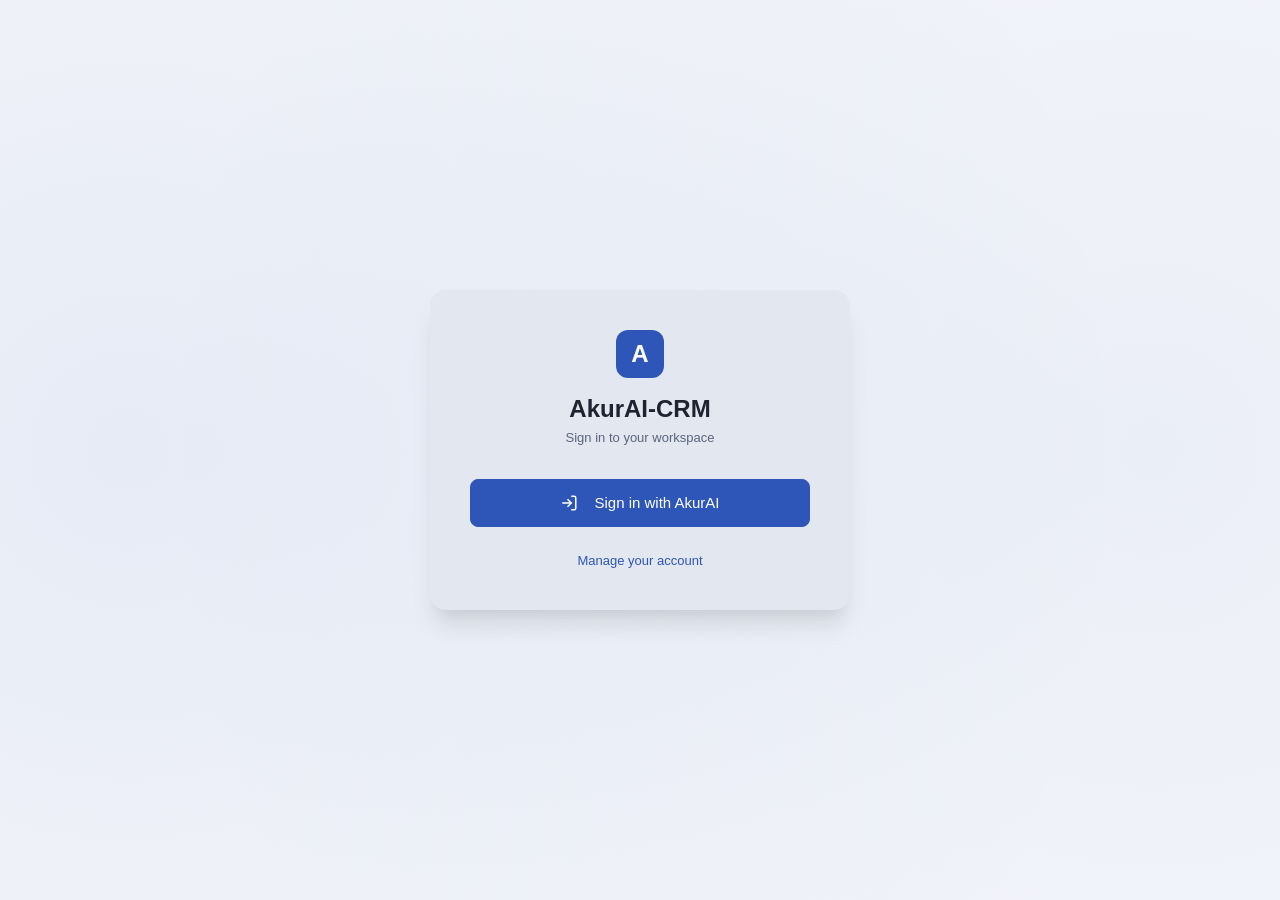
==== commit 5a39d999: "feat: OIDC auth via AkurAI IDP - Standard authorization code flow matching AkurAI-Drive pattern - /a" ====
--- a/site/frontend/index.html
+++ b/site/frontend/index.html
@@ -20,62 +20,34 @@
 
       <div class="login-error" id="login-error"></div>
 
-      <form id="login-form" onsubmit="return false;">
-        <div class="form-group">
-          <label class="form-label" for="email">Email address</label>
-          <input class="form-input" type="email" id="email" placeholder="you@company.com" required autocomplete="email">
-        </div>
-        <div class="form-group">
-          <label class="form-label" for="password">Password</label>
-          <input class="form-input" type="password" id="password" placeholder="Enter your password" required autocomplete="current-password">
-        </div>
-        <button class="btn btn-primary btn-lg" type="submit" style="width:100%;justify-content:center;margin-top:var(--space-2);" id="signin-btn">
-          Sign in
-        </button>
-      </form>
+      <button class="btn btn-primary btn-lg" type="button" style="width:100%;justify-content:center;" id="signin-btn">
+        <svg viewBox="0 0 24 24" fill="none" stroke="currentColor" stroke-width="2" style="width:18px;height:18px;margin-right:8px;"><path d="M15 3h4a2 2 0 0 1 2 2v14a2 2 0 0 1-2 2h-4"/><polyline points="10 17 15 12 10 7"/><line x1="15" y1="12" x2="3" y2="12"/></svg>
+        Sign in with AkurAI
+      </button>
 
       <div class="login-footer">
-        Don't have an account? <a href="#">Sign up</a>
+        <a href="https://auth.olibuijr.com">Manage your account</a>
       </div>
     </div>
   </div>
 
-  <div class="toast-container" id="toast-container"></div>
+  <script type="module">
+    document.getElementById('signin-btn').addEventListener('click', () => {
+      window.location.href = '/auth/login';
+    });
 
-  <script type="module">
-    import { showToast } from './app.js';
-
-    document.getElementById('login-form').addEventListener('submit', async (e) => {
-      e.preventDefault();
-      const btn = document.getElementById('signin-btn');
-      const email = document.getElementById('email').value;
-      const password = document.getElementById('password').value;
-      const errorEl = document.getElementById('login-error');
-
-      btn.disabled = true;
-      btn.textContent = 'Signing in...';
-
-      errorEl.style.display = 'none';
-
-      try {
-        const res = await fetch('/api/auth/login', {
-          method: 'POST',
-          headers: { 'Content-Type': 'application/json' },
-          body: JSON.stringify({ email, password }),
-        });
-        if (!res.ok) {
-          const data = await res.json().catch(() => ({}));
-          throw new Error(data.message || 'Invalid email or password');
-        }
-        window.location.href = '/dashboard.html';
-      } catch (err) {
-        errorEl.textContent = err.message;
-        errorEl.style.display = 'block';
-        showToast(err.message, 'error');
-        btn.disabled = false;
-        btn.textContent = 'Sign in';
-      }
-    });
+    // Show error if redirected back with auth_error
+    const params = new URLSearchParams(window.location.search);
+    if (params.get('auth_error') === '1') {
+      const el = document.getElementById('login-error');
+      el.textContent = 'Authentication failed. Please try again.';
+      el.style.display = 'block';
+    }
+    if (params.get('session_expired') === '1') {
+      const el = document.getElementById('login-error');
+      el.textContent = 'Your session has expired. Please sign in again.';
+      el.style.display = 'block';
+    }
   </script>
 </body>
 </html>
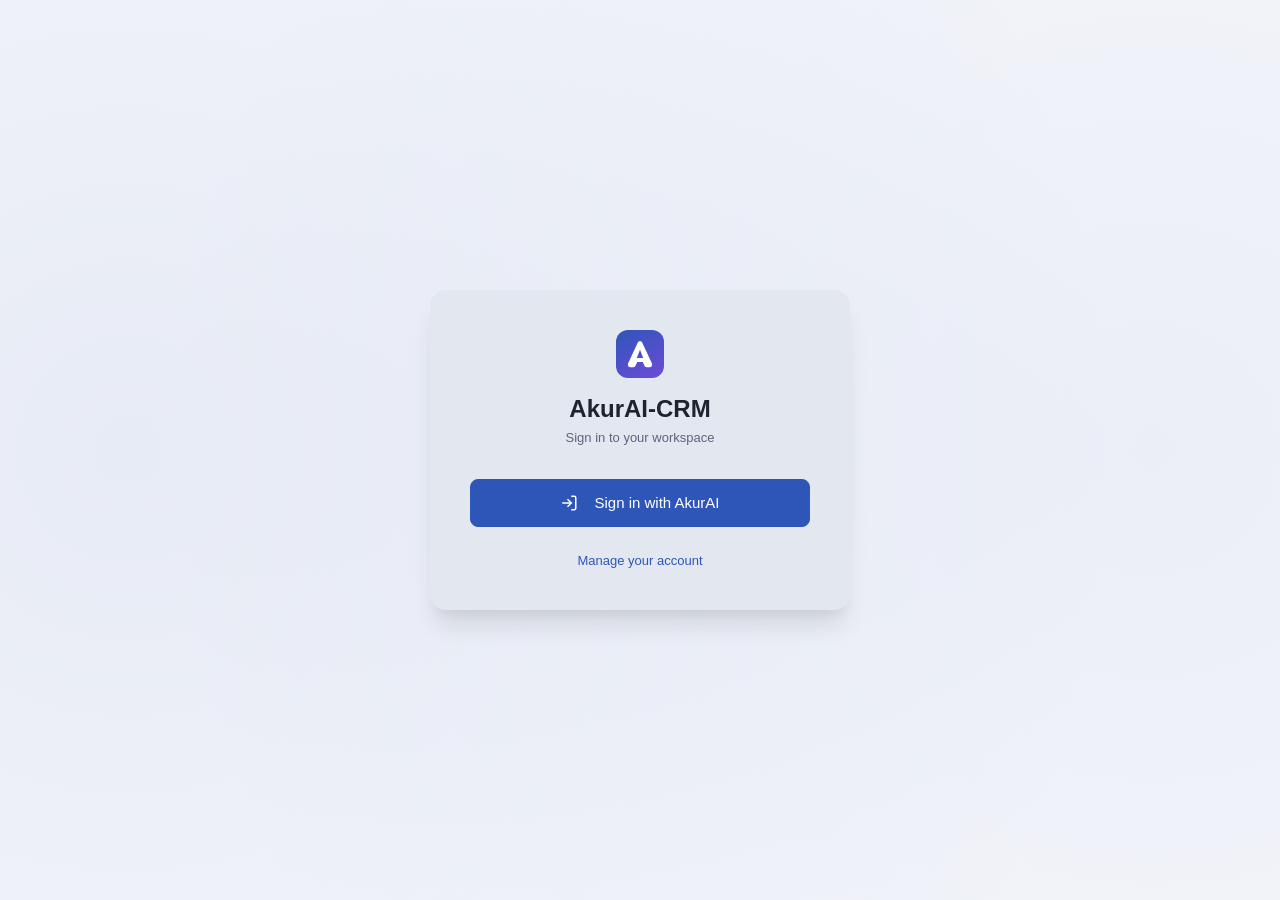
==== commit 894561ad: "frontend: add AkurAI brand mark SVG, favicon assets, gradient icon styles - Copy crm.svg → favicon.s" ====
--- a/site/frontend/index.html
+++ b/site/frontend/index.html
@@ -4,6 +4,8 @@
   <meta charset="UTF-8">
   <meta name="viewport" content="width=device-width, initial-scale=1.0">
   <title>Sign in — AkurAI-CRM</title>
+  <link rel="icon" href="/favicon.svg" type="image/svg+xml" />
+  <link rel="apple-touch-icon" href="/apple-touch-icon.png" />
   <link rel="stylesheet" href="styles.css">
   <link rel="stylesheet" href="themes.css">
   <script>(function(){try{var t=localStorage.getItem("akurai-theme");if(!t)t=matchMedia("(prefers-color-scheme: light)").matches?"akurai-light":"akurai";document.documentElement.setAttribute("data-theme",t);}catch(e){}})()</script>
@@ -13,7 +15,7 @@
   <div class="login-page">
     <div class="login-card slide-up">
       <div class="login-brand">
-        <div class="brand-icon">A</div>
+        <div class="brand-icon"><svg viewBox="0 0 32 32" fill="currentColor" role="img" aria-label="AkurAI"><path fill-rule="evenodd" clip-rule="evenodd" d="M13.38 3.23c1.05-2.23 4.19-2.23 5.24 0l11.05 23.62A2.91 2.91 0 0 1 27.03 31h-3.42c-1.17 0-2.22-.7-2.67-1.78l-2.05-4.93h-5.78l-2.05 4.93A2.9 2.9 0 0 1 8.39 31H4.97a2.91 2.91 0 0 1-2.64-4.15L13.38 3.23ZM16 11.17l-5.13 13.1h10.26L16 11.17Z"/><path d="M10.38 20.54h11.24a2.23 2.23 0 0 1 0 4.46H10.38a2.23 2.23 0 0 1 0-4.46Z"/></svg></div>
         <h1>AkurAI-CRM</h1>
         <p>Sign in to your workspace</p>
       </div>
--- a/site/frontend/styles.css
+++ b/site/frontend/styles.css
@@ -113,7 +113,8 @@
 /* ----- Sidebar ----- */
 .sidebar { position: fixed; top: 0; left: 0; width: var(--sidebar-width); height: 100vh; background: var(--color-sidebar-bg); display: flex; flex-direction: column; z-index: 50; overflow-y: auto; }
 .sidebar-brand { display: flex; align-items: center; gap: var(--space-3); padding: var(--space-6); border-bottom: 1px solid rgba(255,255,255,0.06); }
-.sidebar-brand-icon { width: 32px; height: 32px; background: var(--color-primary); border-radius: var(--radius-md); display: flex; align-items: center; justify-content: center; color: #fff; font-weight: var(--weight-bold); font-size: var(--text-lg); flex-shrink: 0; }
+.sidebar-brand-icon { width: 32px; height: 32px; background: linear-gradient(150deg, var(--color-primary), var(--color-primary-hover)); border-radius: var(--radius-md); display: flex; align-items: center; justify-content: center; color: #fff; flex-shrink: 0; }
+.sidebar-brand-icon svg { width: 18px; height: 18px; display: block; }
 .sidebar-brand-text { font-size: var(--text-lg); font-weight: var(--weight-bold); color: var(--color-sidebar-text-active); letter-spacing: -0.02em; }
 .sidebar-brand-text span { color: var(--color-sidebar-brand); }
 
@@ -432,7 +433,8 @@
 .login-page::before { content: ''; position: absolute; top: -50%; left: -50%; width: 200%; height: 200%; background: radial-gradient(circle at 30% 50%, color-mix(in srgb, var(--accent) 8%, transparent) 0%, transparent 50%), radial-gradient(circle at 70% 50%, color-mix(in srgb, var(--accent) 6%, transparent) 0%, transparent 50%); pointer-events: none; }
 .login-card { position: relative; background: var(--color-surface); border-radius: var(--radius-xl); padding: var(--space-10); width: 100%; max-width: 420px; box-shadow: var(--shadow-xl); }
 .login-brand { text-align: center; margin-bottom: var(--space-8); }
-.login-brand .brand-icon { width: 48px; height: 48px; background: var(--color-primary); border-radius: var(--radius-lg); display: flex; align-items: center; justify-content: center; margin: 0 auto var(--space-4); color: #fff; font-size: var(--text-2xl); font-weight: var(--weight-bold); }
+.login-brand .brand-icon { width: 48px; height: 48px; background: linear-gradient(150deg, var(--color-primary), var(--color-primary-hover)); border-radius: var(--radius-lg); display: flex; align-items: center; justify-content: center; margin: 0 auto var(--space-4); color: #fff; }
+.login-brand .brand-icon svg { width: 28px; height: 28px; display: block; }
 .login-brand h1 { font-size: var(--text-2xl); font-weight: var(--weight-bold); color: var(--color-text); }
 .login-brand p { font-size: var(--text-sm); color: var(--color-text-secondary); margin-top: var(--space-1); }
 .login-error { background: var(--color-danger-light); color: #dc2626; padding: var(--space-3) var(--space-4); border-radius: var(--radius-md); font-size: var(--text-sm); margin-bottom: var(--space-4); display: none; }
--- a/site/frontend/themes.css
+++ b/site/frontend/themes.css
@@ -1,6 +1,6 @@
 /* AkurAI-Framework themes — generated by akurai-css::theme. Do not edit by hand. */
-:root{--bg:#0a0c11;--bg-2:#0f131b;--panel:#141925;--panel-2:#1a2030;--border:#1a2030;--border-2:#8a93a8;--fg:#e7ebf3;--muted:#8a93a8;--dim:#1a2030;--accent:#5b8cff;--accent-2:#8a6bff;--ok:#3ddc84;--warn:#f5b945;--info:#58b2ff;--danger:#ff6b6b;--shadow:0 24px 60px -28px rgba(0,0,0,.55);color-scheme:dark;}
-:root[data-theme="akurai"]{--bg:#0a0c11;--bg-2:#0f131b;--panel:#141925;--panel-2:#1a2030;--border:#1a2030;--border-2:#8a93a8;--fg:#e7ebf3;--muted:#8a93a8;--dim:#1a2030;--accent:#5b8cff;--accent-2:#8a6bff;--ok:#3ddc84;--warn:#f5b945;--info:#58b2ff;--danger:#ff6b6b;--shadow:0 24px 60px -28px rgba(0,0,0,.55);color-scheme:dark;}
+:root{--bg:#060912;--bg-2:#0b1224;--panel:#0e162b;--panel-2:#1b2742;--border:#1b2742;--border-2:#9fb0d4;--fg:#eef3ff;--muted:#9fb0d4;--dim:#1b2742;--accent:#5b8cff;--accent-2:#7af0d0;--ok:#7af0d0;--warn:#ffcf8b;--info:#6bb8ff;--danger:#ff6b81;--shadow:0 24px 60px -28px rgba(0,0,0,.55);color-scheme:dark;}
+:root[data-theme="akurai"]{--bg:#060912;--bg-2:#0b1224;--panel:#0e162b;--panel-2:#1b2742;--border:#1b2742;--border-2:#9fb0d4;--fg:#eef3ff;--muted:#9fb0d4;--dim:#1b2742;--accent:#5b8cff;--accent-2:#7af0d0;--ok:#7af0d0;--warn:#ffcf8b;--info:#6bb8ff;--danger:#ff6b81;--shadow:0 24px 60px -28px rgba(0,0,0,.55);color-scheme:dark;}
 :root[data-theme="akurai-light"]{--bg:#f7f8fb;--bg-2:#eef1f6;--panel:#e2e7f0;--panel-2:#cdd5e2;--border:#cdd5e2;--border-2:#5b657d;--fg:#1d2430;--muted:#5b657d;--dim:#cdd5e2;--accent:#2e56b8;--accent-2:#6d4bd8;--ok:#1f9d57;--warn:#b7791f;--info:#2570d4;--danger:#d92d20;--shadow:0 18px 45px -24px rgba(20,22,30,.16);color-scheme:light;}
 :root[data-theme="claude-code"]{--bg:#1f1e1b;--bg-2:#262320;--panel:#2f2b27;--panel-2:#3a352f;--border:#3a352f;--border-2:#8a8279;--fg:#e6e0d6;--muted:#8a8279;--dim:#3a352f;--accent:#cc785c;--accent-2:#a87b9e;--ok:#8a9a5b;--warn:#d9a05b;--info:#5b9aa0;--danger:#bf4d43;--shadow:0 24px 60px -28px rgba(0,0,0,.55);color-scheme:dark;}
 :root[data-theme="claude-code-light"]{--bg:#f5f1e8;--bg-2:#ece7da;--panel:#e0dac9;--panel-2:#cfc8b5;--border:#cfc8b5;--border-2:#6b6457;--fg:#3d3a34;--muted:#6b6457;--dim:#cfc8b5;--accent:#c15f3c;--accent-2:#8a5a7e;--ok:#5f7a3a;--warn:#b07a2e;--info:#3f7a80;--danger:#bf4d43;--shadow:0 18px 45px -24px rgba(20,22,30,.16);color-scheme:light;}
